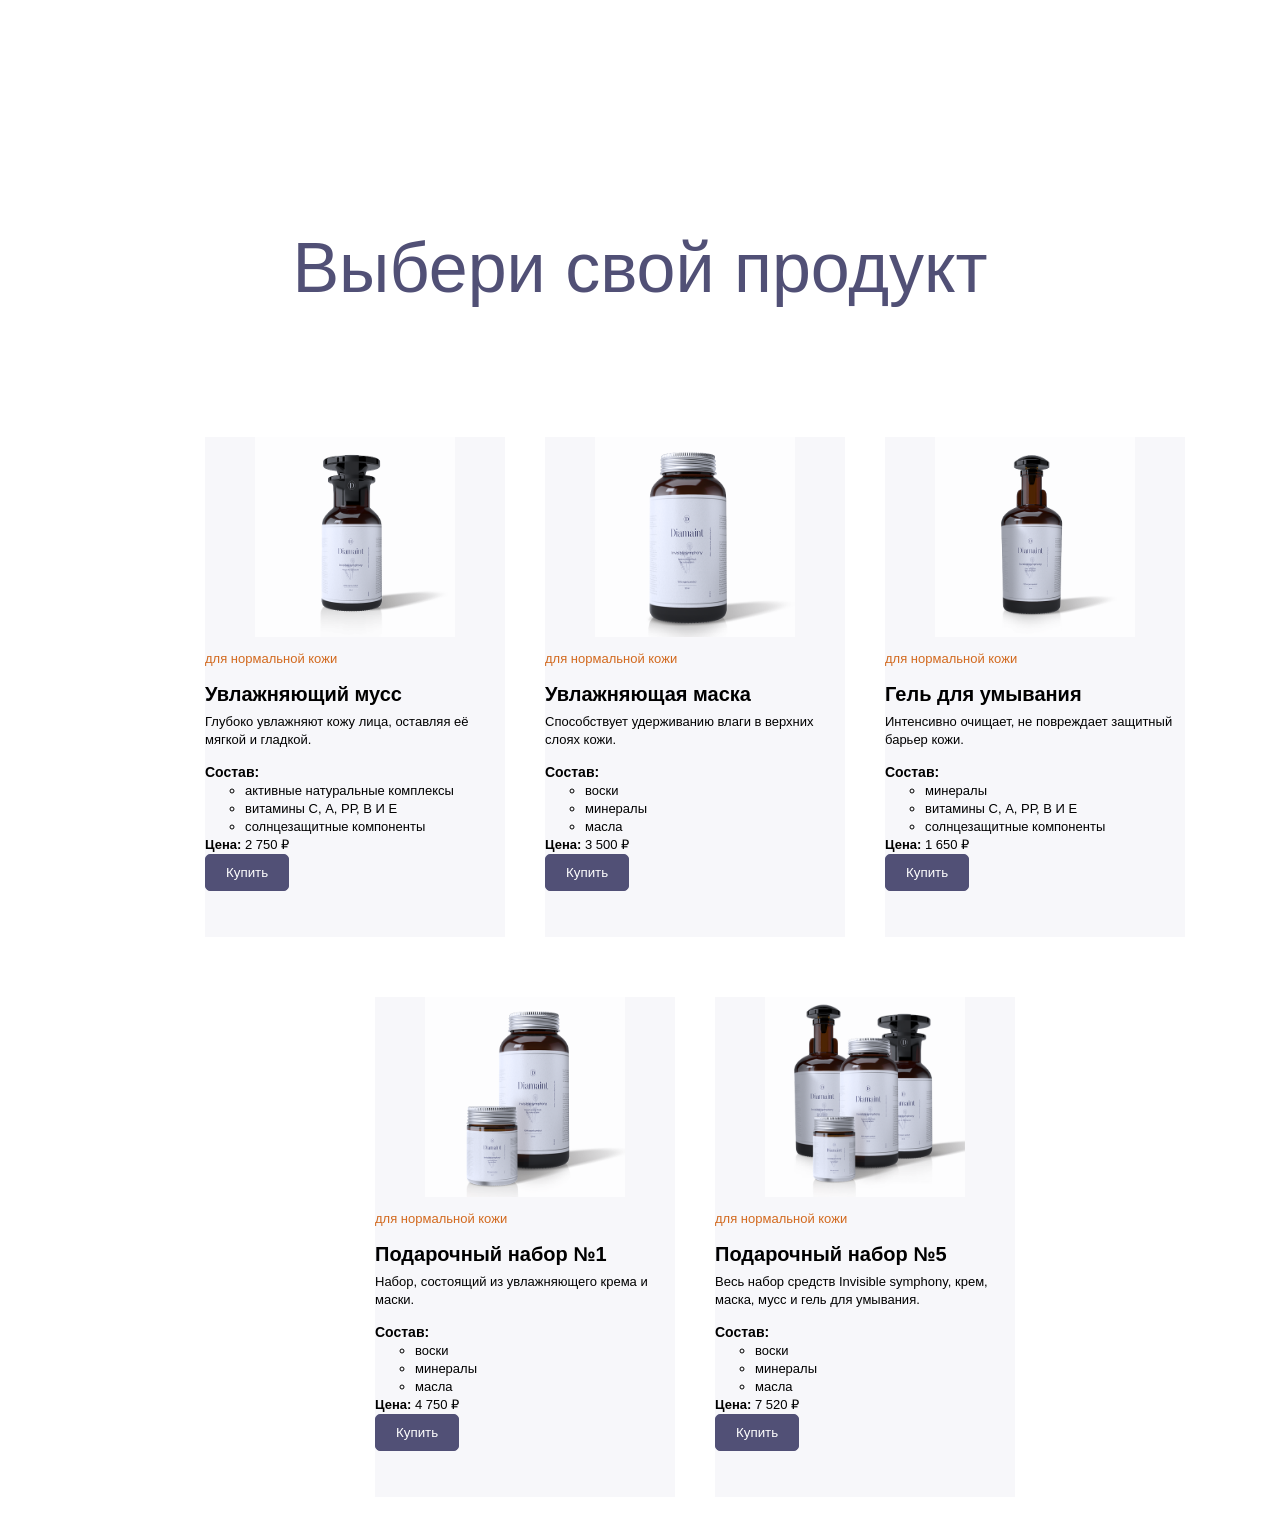
==== index.html @ 9a320cb1 "homework-5" ====
<!DOCTYPE html>
<html lang="en">

<head>
  <meta charset="UTF-8">
  <meta name="viewport" content="width=device-width, initial-scale=1.0">
  <title>Document</title>
  <link rel="stylesheet" href="style.css">
      <link rel="stylesheet" href="title.css">
    <link rel="stylesheet" href="catalog.css">
    <link rel="stylesheet" href="conteiner.css">
    <link rel="stylesheet" href="compound.css">
    <link rel="stylesheet" href="card.css">
    <link rel="stylesheet" href="product.css">
    <link rel="stylesheet" href="button.css">
</head>

<body>
  <main class="catalog">
    <div class="conteiner catalog_conteiner">
      <h1 class="title catalog_title">Выбери свой продукт</h1>
      <ul class="products clear_list">

         <li class="product_item card">

         <img src="img/photo1.png" alt="Увлажняющий мусс" width="200" height="200" class ="card_image">

      <p class="card_tag">для нормальной кожи</p>

      <h2 class="card_name">Увлажняющий мусс</h2>
      <div class="card_text">
        <p>Глубоко увлажняют кожу лица, оставляя её мягкой и гладкой.</p>
      </div>

      <div class="card_compound compound">

        <span class="compound_name">Состав: </span>

        <ul class="compound_list">
          <li>активные натуральные комплексы</li>
          <li>витамины С, А, РР, В И Е</li>
          <li>солнцезащитные компоненты</li>
        </ul>

      </div>

      <div class="card_price">
      <b>Цена:
      </b>
      <span>2 750 ₽
      </span>
      </div>
      
      <button class="button">Купить</button>
    </li>

    <li class="product_item card">
      <img src="img/photo2.png" alt="Увлажняющая маска" width="200" height="200" class ="card_image">

      <p class="card_tag">для нормальной кожи</p>

      <h2 class="card_name">Увлажняющая маска</h2>
      <div class="card_text">
        <p>Способствует удерживанию влаги в верхних слоях кожи.</p>
      </div>
      <div class="card_compound">

        <span class="compound_name">Состав: </span>

        <ul class="compound_list">
          <li>воски </li>
          <li>минералы </li>
          <li>масла </li>
        </ul>
      </div>

     <div class="card_price">
      <b> Цена:
      </b>
      <span> 3 500 ₽
      </span>
      </div>

      <button class="button">Купить</button>
    </li>

    <li class="product_item card">
      <img src="img/photo3.png" alt="Гель для умывания" width="200" height="200" class ="card_image">

      <p class="card_tag">для нормальной кожи</p>

      <h2 class="card_name">Гель для умывания</h2>
      <div class="card_text">
        <p>Интенсивно очищает, не повреждает защитный барьер кожи.</p>
      </div>

      <span class="compound_name">Состав: </span>

      <div class="card_compound">

      <ul class="compound_list">
        <li>минералы</li>
        <li>витамины С, А, РР, В И Е</li>
        <li>солнцезащитные компоненты</li>
      </ul>

      </div>

      <div class="card_price">
      <b> Цена:
      </b>
      <span> 1 650 ₽
      </span>
      </div>

      <button class="button">Купить</button>
    </li>

     <li class="product_item card">
      <img src="img/photo4.png" alt="Подарочный набор №1" width="200" height="200" class ="card_image">

      <p class="card_tag">для нормальной кожи</p>

      <h2 class="card_name">Подарочный набор №1</h2>
      <div class="card_text">
        <p>Набор, состоящий из увлажняющего крема и маски.</p>
      </div>
      <span class="compound_name">Состав: </span>

      <div class="card_compound">

      <ul class="compound_list">
        <li>воски</li>
        <li>минералы</li>
        <li>масла</li>
      </ul>
      </div>

      <div class="card_price">
      <b> Цена:
      </b>
      <span> 4 750 ₽
      </span>
      </div>
      <button class="button">Купить</button>
    </li>

     <li class="product_item card">
      <img src="img/photo5.png" alt="Подарочный набор №5" width="200" height="200" class ="card_image">

      <p class="card_tag">для нормальной кожи</p>

      <h2 class="card_name">Подарочный набор №5</h2>
      <div class="card_text">
        <p>Весь набор средств Invisible symphony, крем, маска, мусс и гель для умывания.</p>
      </div>

      <span class="compound_name">Состав: </span>

      <div class="card_compound">
        <ul class="compound_list">
          <li>воски</li>
          <li>минералы</li>
          <li>масла</li>
        </ul>
      </div>

      <div class="card_price">
      <b> Цена:
      </b>
      <span> 7 520 ₽
      </span>
      </div>
      <button class="button">Купить</button>
    </li>
  </ul>
  </div>
</main>
</body>

</html>
---- style.css ----
body {
    font-family: Montserrat, sans-serif;
    font-size: 13px;
    line-height: 18px;
    

}
---- title.css ----
.title {
    font-size: 70px;
    font-weight: 400;
    line-height: 78px;
    margin: 0;
    text-align: center;
    color: #515076;
}
---- catalog.css ----
.catalog_conteiner {
    background-image: url(../product-card/img/bg.png);
    background-repeat: no-repeat;
    background-position: 0 0;
    padding-top: 1px;
 }
 
 .catalog_title {
     margin-bottom: 110px;
     margin-top: 220px;
 }
---- conteiner.css ----
.conteiner {
     max-width: 1100px;
     margin: auto;
 }
---- compound.css ----
.compound_name {
  font-weight: 700;
  font-size: 14px;
  line-height: 17px;
  color: #000000;
}
---- card.css ----
.card {
    background-color: #F7F7FA;
    padding: 0px;
}

.card_image {
    display: block;
    margin: auto;
}

.card_text {
    display: block;
    margin-top: 5px;
    margin-bottom: 15px;
}

.card_text p:first-child {
    margin-top: 0;
}

.card_tag  {
    color:chocolate;
}

.card_name {
    font-size: 20px;
    margin: 0;
    line-height: 27px;
}
---- product.css ----
.products {
    display: flex;
    flex-wrap: wrap;
    gap: 20px;
    width: 1110px;
    justify-content: center;
}


.product_item{
    list-style: none;
    background-color: #F7F7FA;
    width: 300px;
    height: 500px;
    margin-left: 20px;
    margin-top: 20px;
    margin-bottom: 20px;
}
---- button.css ----
.button {
    background-color: #515076;
    color: white;
    border: 1px solid #515076;
    padding: 10px 20px;
    border-radius: 5px;
}
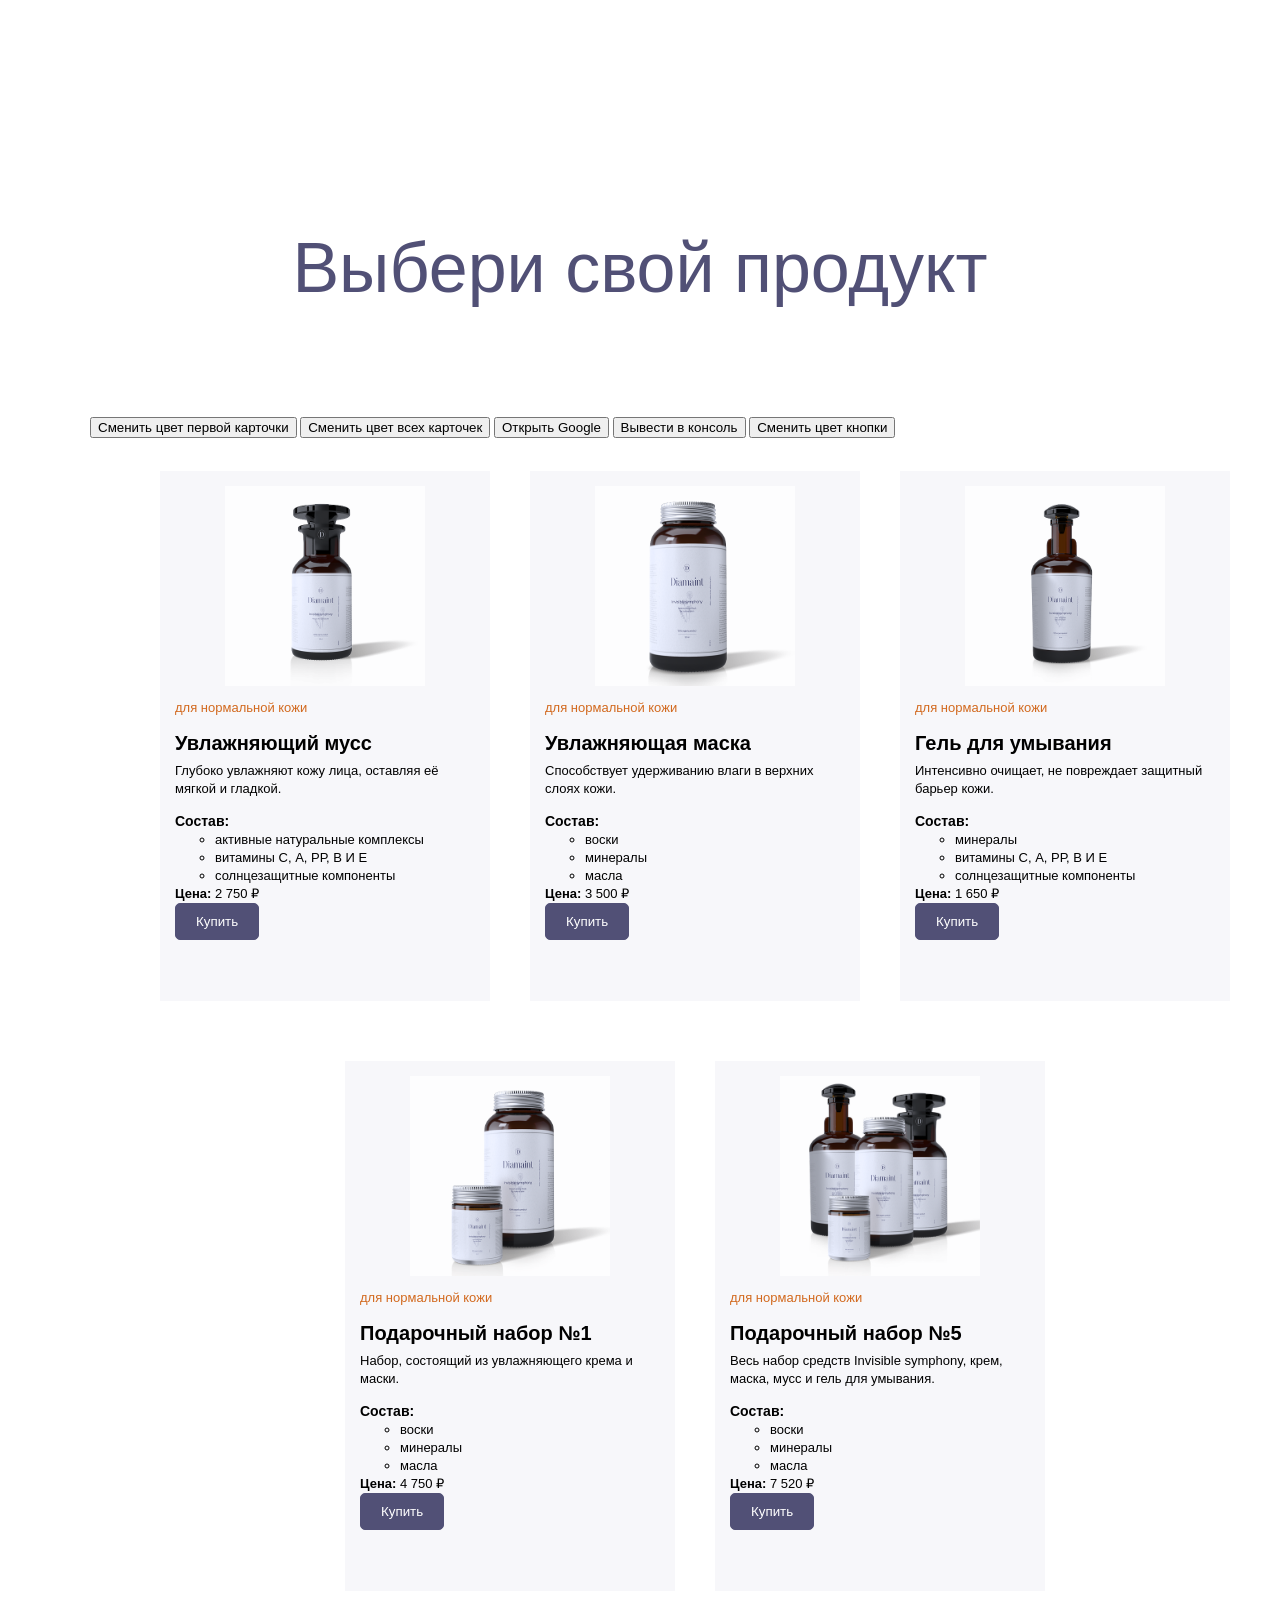
==== commit 80649051: "homework-6" ====
--- a/index.html
+++ b/index.html
@@ -16,40 +16,46 @@
 </head>
 
 <body>
+
   <main class="catalog">
     <div class="conteiner catalog_conteiner">
       <h1 class="title catalog_title">Выбери свой продукт</h1>
+        <button id="color-changer-first-button">Сменить цвет первой карточки</button>
+        <button id="color-changer-all-button">Сменить цвет всех карточек</button>
+        <button id="open-google">Открыть Google</button>
+        <button id="outputConsoleLog">Вывести в консоль</button>
+        <button id="changeColorButton">Сменить цвет кнопки</button>
       <ul class="products clear_list">
 
-         <li class="product_item card">
+        <li class="product_item card">
 
-         <img src="img/photo1.png" alt="Увлажняющий мусс" width="200" height="200" class ="card_image">
+        <img src="img/photo1.png" alt="Увлажняющий мусс" width="200" height="200" class ="card_image">
 
-      <p class="card_tag">для нормальной кожи</p>
+          <p class="card_tag">для нормальной кожи</p>
 
-      <h2 class="card_name">Увлажняющий мусс</h2>
-      <div class="card_text">
-        <p>Глубоко увлажняют кожу лица, оставляя её мягкой и гладкой.</p>
-      </div>
+          <h2 class="card_name">Увлажняющий мусс</h2>
+          <div class="card_text">
+            <p>Глубоко увлажняют кожу лица, оставляя её мягкой и гладкой.</p>
+          </div>
 
-      <div class="card_compound compound">
+          <div class="card_compound compound">
 
-        <span class="compound_name">Состав: </span>
+            <span class="compound_name">Состав: </span>
 
-        <ul class="compound_list">
-          <li>активные натуральные комплексы</li>
-          <li>витамины С, А, РР, В И Е</li>
-          <li>солнцезащитные компоненты</li>
-        </ul>
+            <ul class="compound_list">
+              <li>активные натуральные комплексы</li>
+              <li>витамины С, А, РР, В И Е</li>
+              <li>солнцезащитные компоненты</li>
+            </ul>
 
-      </div>
+          </div>
 
-      <div class="card_price">
-      <b>Цена:
-      </b>
-      <span>2 750 ₽
-      </span>
-      </div>
+          <div class="card_price">
+            <b>Цена:
+            </b>
+            <span>2 750 ₽
+            </span>
+          </div>
       
       <button class="button">Купить</button>
     </li>
@@ -176,6 +182,7 @@
   </ul>
   </div>
 </main>
+<script src="main.js"></script>
 </body>
 
 </html>
--- a/card.css
+++ b/card.css
@@ -1,6 +1,7 @@
 .card {
     background-color: #F7F7FA;
-    padding: 0px;
+    padding-top: 15px;
+    padding: 15px;
 }
 
 .card_image {
@@ -12,6 +13,7 @@
     display: block;
     margin-top: 5px;
     margin-bottom: 15px;
+
 }
 
 .card_text p:first-child {
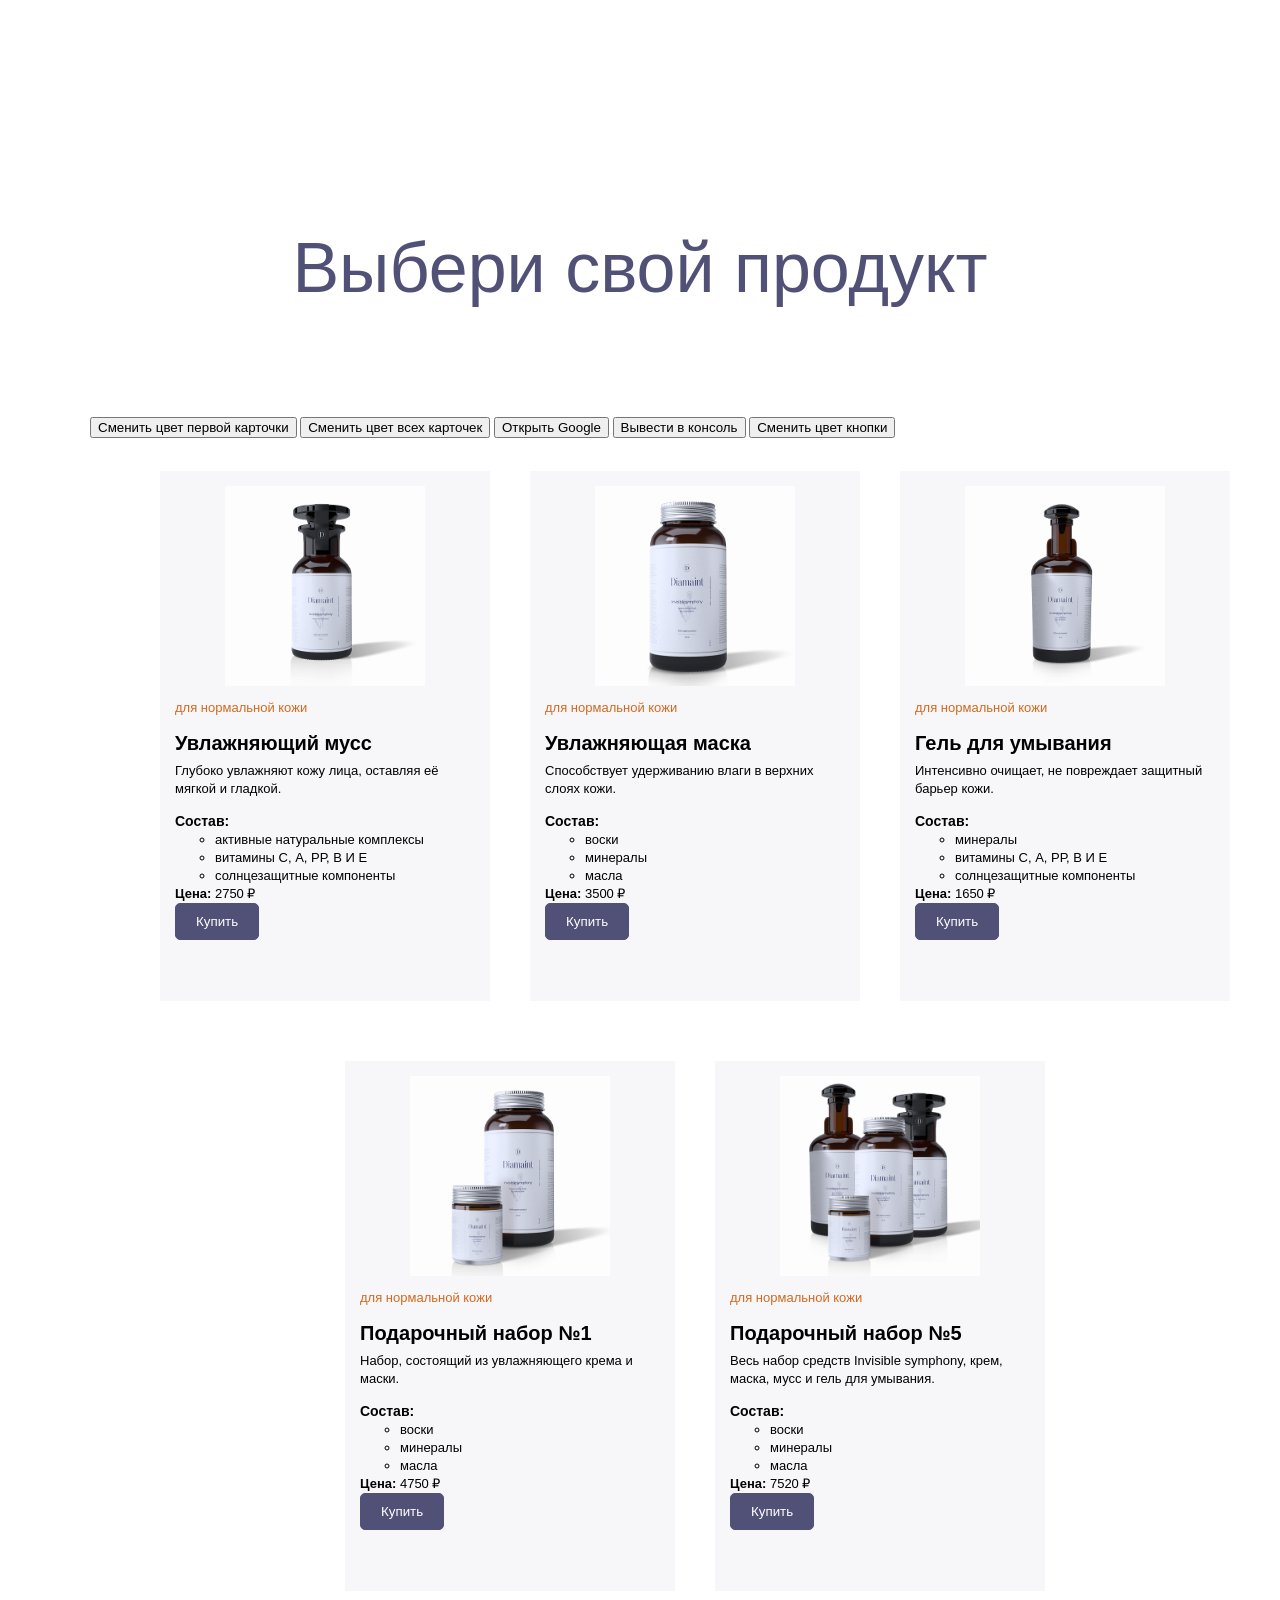
==== commit 37f5e18b: "homework-10" ====
--- a/index.html
+++ b/index.html
@@ -16,7 +16,6 @@
 </head>
 
 <body>
-
   <main class="catalog">
     <div class="conteiner catalog_conteiner">
       <h1 class="title catalog_title">Выбери свой продукт</h1>
@@ -183,6 +182,84 @@
   </div>
 </main>
 <script src="main.js"></script>
+<script src="homework7.js"></script>
+<script src="homework8.js"></script>
+<script type="module" src="homework9.js"></script>
+<script scr="comments.js"></script>
+<script type="module" src="homework10.js"></script>
+<script>
+const Comments = [
+    {
+        postId: 1,
+        id: 1,
+        name: "id labore ex et quam laborum",
+        email: "Eliseo@gardner.biz",
+        body: "laudantium enim quasi est quidem magnam voluptate ipsam eos\ntempora quo necessitatibus\ndolor quam autem quasi\nreiciendis et nam sapiente accusantium"
+    },
+    {
+        postId: 1,
+        id: 2,
+        name: "quo vero reiciendis velit similique earum",
+        email: "Jayne_Kuhic@sydney.com",
+        body: "est natus enim nihil est dolore omnis voluptatem numquam\net omnis occaecati quod ullam at\nvoluptatem error expedita pariatur\nnihil sint nostrum voluptatem reiciendis et"
+    },
+    {
+        postId: 1,
+        id: 3,
+        name: "odio adipisci rerum aut animi",
+        email: "Nikita@garfield.biz",
+        body: "quia molestiae reprehenderit quasi aspernatur\naut expedita occaecati aliquam eveniet laudantium\nomnis quibusdam delectus saepe quia accusamus maiores nam est\ncum et ducimus et vero voluptates excepturi deleniti ratione"
+    },
+    {
+        postId: 1,
+        id: 4,
+        name: "alias odio sit",
+        email: "Lew@alysha.tv",
+        body: "non et atque\noccaecati deserunt quas accusantium unde odit nobis qui voluptatem\nquia voluptas consequuntur itaque dolor\net qui rerum deleniti ut occaecati"
+    },
+    {
+        postId: 1,
+        id: 5,
+        name: "vero eaque aliquid doloribus et culpa",
+        email: "Hayden@althea.biz",
+        body: "harum non quasi et ratione\ntempore iure ex voluptates in ratione\nharum architecto fugit inventore cupiditate\nvoluptates magni quo et"
+    },
+    {
+        postId: 2,
+        id: 6,
+        name: "et fugit eligendi deleniti quidem qui sint nihil autem",
+        email: "Presley.Mueller@myrl.com",
+        body: "doloribus at sed quis culpa deserunt consectetur qui praesentium\naccusamus fugiat dicta\nvoluptatem rerum ut voluptate autem\nvoluptatem repellendus aspernatur dolorem in"
+    },
+    {
+        postId: 2,
+        id: 7,
+        name: "repellat consequatur praesentium vel minus molestias voluptatum",
+        email: "Dallas@ole.me",
+        body: "maiores sed dolores similique labore et inventore et\nquasi temporibus esse sunt id et\neos voluptatem aliquam\naliquid ratione corporis molestiae mollitia quia et magnam dolor"
+    },
+    {
+        postId: 2,
+        id: 8,
+        name: "et omnis dolorem",
+        email: "Mallory_Kunze@marie.org",
+        body: "ut voluptatem corrupti velit\nad voluptatem maiores\net nisi velit vero accusamus maiores\nvoluptates quia aliquid ullam eaque"
+    },
+    {
+        postId: 2,
+        id: 9,
+        name: "provident id voluptas",
+        email: "Meghan_Littel@rene.us",
+        body: "sapiente assumenda molestiae atque\nadipisci laborum distinctio aperiam et ab ut omnis\net occaecati aspernatur odit sit rem expedita\nquas enim ipsam minus"
+    },
+    {
+        postId: 2,
+        id: 10,
+        name: "eaque et deleniti atque tenetur ut quo ut",
+        email: "Carmen_Keeling@caroline.name",
+        body: "voluptate iusto quis nobis reprehenderit ipsum amet nulla\nquia quas dolores velit et non\naut quia necessitatibus\nnostrum quaerat nulla et accusamus nisi facilis"
+    }]
+</script>
 </body>
 
 </html>
--- a/catalog.css
+++ b/catalog.css
@@ -1,5 +1,4 @@
  .catalog_conteiner {
-    background-image: url(../product-card/img/bg.png);
     background-repeat: no-repeat;
     background-position: 0 0;
     padding-top: 1px;
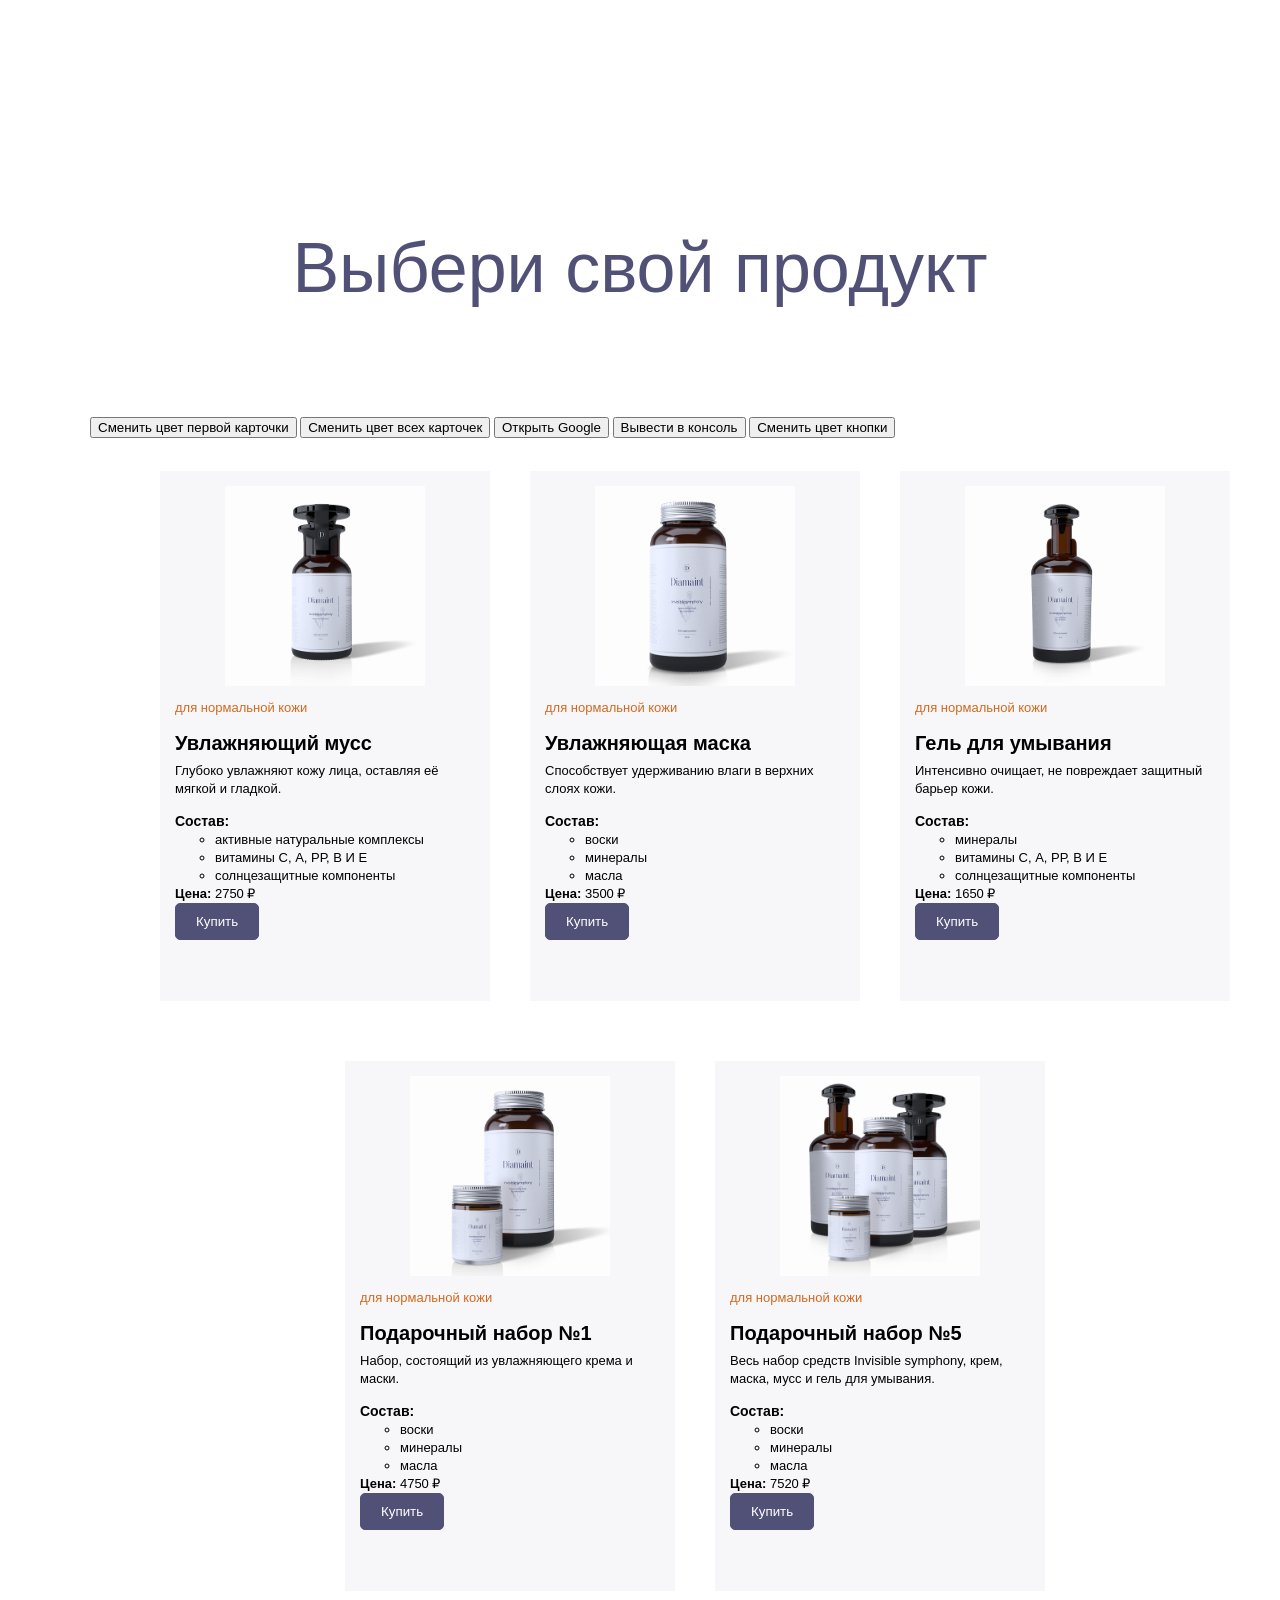
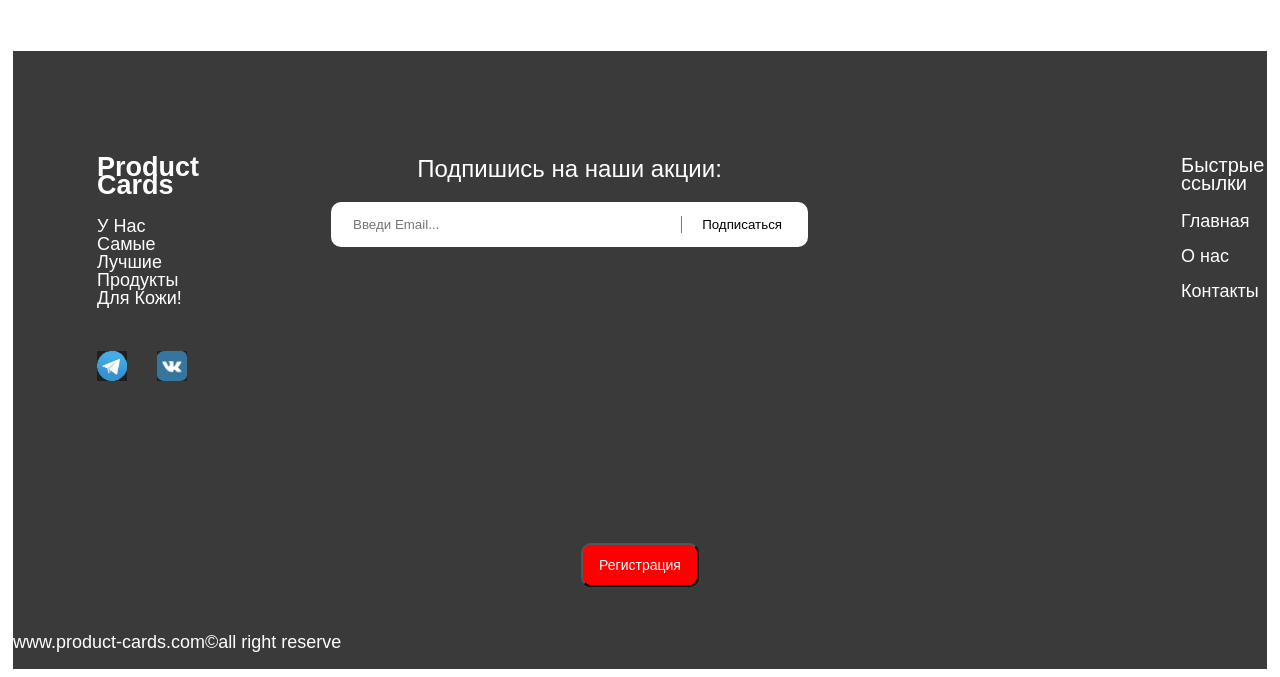
==== commit 143a36e3: "homework11" ====
--- a/index.html
+++ b/index.html
@@ -181,12 +181,164 @@
   </ul>
   </div>
 </main>
+   <footer class="footer__container">
+            <div class="footer__columns">
+                <div class="footer__column-first">
+                    <div class="footer__product-introduction">
+                        <h2>Product Cards</h2>
+                        <p>У Нас Самые Лучшие Продукты Для Кожи!</p>
+                        </div>
+                    <div class="product__icon">
+                        <img src="/img/telegramIcon1.png" alt="Telegram" />
+                        <img src="/img/vkontakteIcon1.png" alt="VK" />
+                        </div>
+                        </div>
+                <div class="footer__column-second">
+                    <p class="footer__text">Подпишись на наши акции:</p>
+                    <form class="footer__form" id="footer__submit-form">
+                        <input
+                            type="email"
+                            name="email"
+                            class="footer__input"
+                            placeholder="Введи Email..."
+                            required
+                        />
+                        <button type="submit" class="footer__submit">
+                            Подписаться
+                        </button>
+                    </form>
+                </div>
+                <div class="footer__column-third">
+                    <p class="footer__link-help">Быстрые ссылки</p>
+                    <nav>
+                        <ul class="footer__menu">
+                            <li><a href="#">Главная</a></li>
+                            <li><a href="#">О нас</a></li>
+                            <li><a href="#">Контакты</a></li>
+                            </ul>
+                    </nav>
+                        </div>
+                        </div>
+            <div class="footer__column-last">
+                <button
+                    type="button"
+                    class="footer__registration"
+                    onclick="
+                        document
+                            .querySelector('.overlay')
+                            .classList.add('active')
+                    "
+                >
+                    Регистрация
+                </button>
+                <div class="overlay">
+                    <div class="modal">
+                        <form
+                            class="registration__form"
+                            id="registration__submit-form"
+                        >
+                            <label>
+                                <input
+                                    type="text"
+                                    name="name"
+                                    class="registration__name"
+                                    pattern="^[a-zA-Zа-яА-ЯЁё]+$"
+                                    placeholder="пример: Егор"
+                                    data-error-message="Разрешены символы латиницы,
+                                кириллицы."
+                                    aria-describedby="name-error"
+                                    required
+                        />
+                            </label>
+                            <label>
+                                <input
+                                    type="text"
+                                    name="surname"
+                                    class="registration__surname"
+                                    pattern="^[a-zA-Zа-яА-ЯЁё]+$"
+                                    placeholder="пример: Коротаев"
+                                    data-error-message="Разрешены символы латиницы,
+                                кириллицы."
+                                    aria-describedby="surname-error"
+                                    required
+                                />
+                            </label>
+                            <label class="footer__label-dateOfBirth">
+                                Введите дату рождения
+                                <input
+                                    type="date"
+                                    id="dateOfBirth"
+                                    name="dateOfBirth"
+                                    class="registration__dateOfBirth"
+                                    min="1900-01-01"
+                                    max="2026-12-31"
+                                    required
+                                />
+                            </label>
+                            <label>
+                                <input
+                                    type="text"
+                                    name="login"
+                                    class="registration__login"
+                                    pattern="^[a-zA-Z0-9_\-]+$"
+                                placeholder="пример: Korotaev"
+                                    data-error-message="Разрешены символы латиницы,
+                                цифры,тире и нижнее подчеркивание"
+                                    minlength="1"
+                                    maxlength="10"
+                                    aria-describedby="login-error"
+                                    required
+                                />
+                            </label>
+                            <input
+                                type="password"
+                                name="password"
+                                class="registration__password"
+                                placeholder="Введите ваш пароль"
+                                pattern="^\S{8,20}$"
+                                data-error-message="Минимум 8 символов,пробелы запрещены!"
+                                required
+                            />
+                            <input
+                                type="password"
+                                name="passwordConfirm"
+                                class="registration__password-confirm"
+                                placeholder="Подтвердите ваш пароль"
+                                required
+                            />
+                            <button type="submit">Зарегистрироваться</button>
+                        </form>
+                        <button
+                            type="button"
+                            class="registration__button-close"
+                            onclick="
+                                document
+                                    .querySelector('.overlay')
+                                    .classList.remove('active')
+                            "
+                        >
+                            <span aria-hidden="true">&times;</span>
+                        </button>
+                    </div>
+                </div>       
+            </li>
+        </template>
+                </div>
+                <p>www.product-cards.com©all right reserve</p>
+            </div>
+        </footer>
+    </body>
+</html>
+</html>
+
+  </form>
 <script src="main.js"></script>
 <script src="homework7.js"></script>
 <script src="homework8.js"></script>
 <script type="module" src="homework9.js"></script>
-<script scr="comments.js"></script>
+<script src="comments.js"></script>
 <script type="module" src="homework10.js"></script>
+<script src="homework11.js"></script>
 <script>
 const Comments = [
     {
--- a/style.css
+++ b/style.css
@@ -7,5 +7,195 @@
 
 }
 
-
-
+.footer__container {
+    background-color: #3a3a3a;
+    color: #ffffff;
+    display: flex;
+    margin: 5px;
+    flex-direction: column;
+    font-size: 18px;
+    justify-content: center;
+    margin-top: 40px;
+}
+
+.footer__columns {
+    display: flex;
+    justify-content: space-around;
+    margin-top: 85px;
+}
+
+.footer__column-first {
+    width: 409px;
+    margin-left: 84px;
+    margin-right: 132px;
+}
+
+.footer__column-second {
+    width: 477px;
+}
+
+.footer__column-third {
+    display: flex;
+    flex-direction: column;
+    margin-left: 373px;
+    width: 178px;
+    height: 147px;
+    margin-right: 75px;
+}
+
+.footer__menu {
+    display: flex;
+    flex-direction: column;
+    list-style: none;
+    margin: 0;
+    padding: 0;
+    gap: 17px;
+}
+
+.footer__menu a {
+    color: white;
+    text-decoration: none;
+}
+
+.footer__column-last {
+    display: flex;
+    flex-direction: column;
+    margin-top: 162px;
+    gap: 33px;
+    align-items: center;
+    margin-bottom: 28px;
+}
+
+.footer__product-introduction {
+    gap: 16px;
+}
+
+.product__icon {
+    display: flex;
+    flex-direction: row;
+    margin-top: 44px;
+    gap: 30px;
+  width: 50px;
+  height: 30px;
+}
+
+.footer__text {
+    text-align: center;
+    font-size: 24px;
+}
+
+.footer__form {
+    display: flex;
+    box-sizing: border-box;
+    background-color: #fff;
+    align-items: center;
+    border-radius: 10px;
+    margin-top: 13px;
+    justify-content: space-between;
+    padding: 14px 20px;
+    width: 477px;
+}
+
+.footer__input {
+    border: none;
+    outline: none;
+    color: #000000bf;
+}
+
+.footer__submit {
+    border: none;
+    background: transparent;
+    border-left: 1px solid #777777;
+    padding-left: 20px;
+    white-space: nowrap;
+}
+
+.footer__link-help {
+    font-size: 20px;
+}
+
+.linkHelp-gap {
+    gap: 23px;
+}
+
+.footer__registration {
+    padding: 12px 16px;
+    border-radius: 10px;
+    background-color: red;
+    font-size: 14px;
+    color: white;
+}
+
+
+.modal {
+    position: relative;
+    background-color: orange;
+    padding: 20px;
+    border-radius: 10px;
+    border: 2px solid white;
+}
+
+.overlay {
+    display: none;
+    position: fixed;
+    top: 0;
+    left: 0;
+    width: 100%;
+    height: 100%;
+    align-items: center;
+    justify-content: center;
+    background-color: rgba(0, 0, 0, 0.5); /* Затемнение фона */
+}
+
+.overlay.active {
+    display: flex;
+}
+
+.footer__label-dateOfBirth {
+    background-color: #fff;
+    text-align: left;
+    padding: 7px 35px;
+    border-radius: 10px;
+    color: gray;
+    font-size: 13px;
+    border: 1px solid white;
+}
+
+.footer__dateOfBirth {
+    text-align: left;
+}
+
+.registration__form {
+    display: flex;
+    gap: 15px;
+    flex-direction: column;
+    align-items: center;
+    border-radius: 10px;
+    margin-top: 13px;
+    box-sizing: border-box;
+    padding: 14px 20px;
+}
+
+.registration__form input {
+    padding: 4px 20px;
+    border: solid white;
+    border-radius: 10px;
+    outline: none;
+    color: #000000bf;
+}
+
+.registration__form button {
+    margin-top: 18px;
+    padding: 8px 20px;
+    border: 1px solid gray;
+    border-radius: 10px;
+    outline: none;
+    color: #000000bf;
+}
+
+.registration__button-close {
+    position: absolute;
+    top: 10px;
+    right: 10px;
+}
+
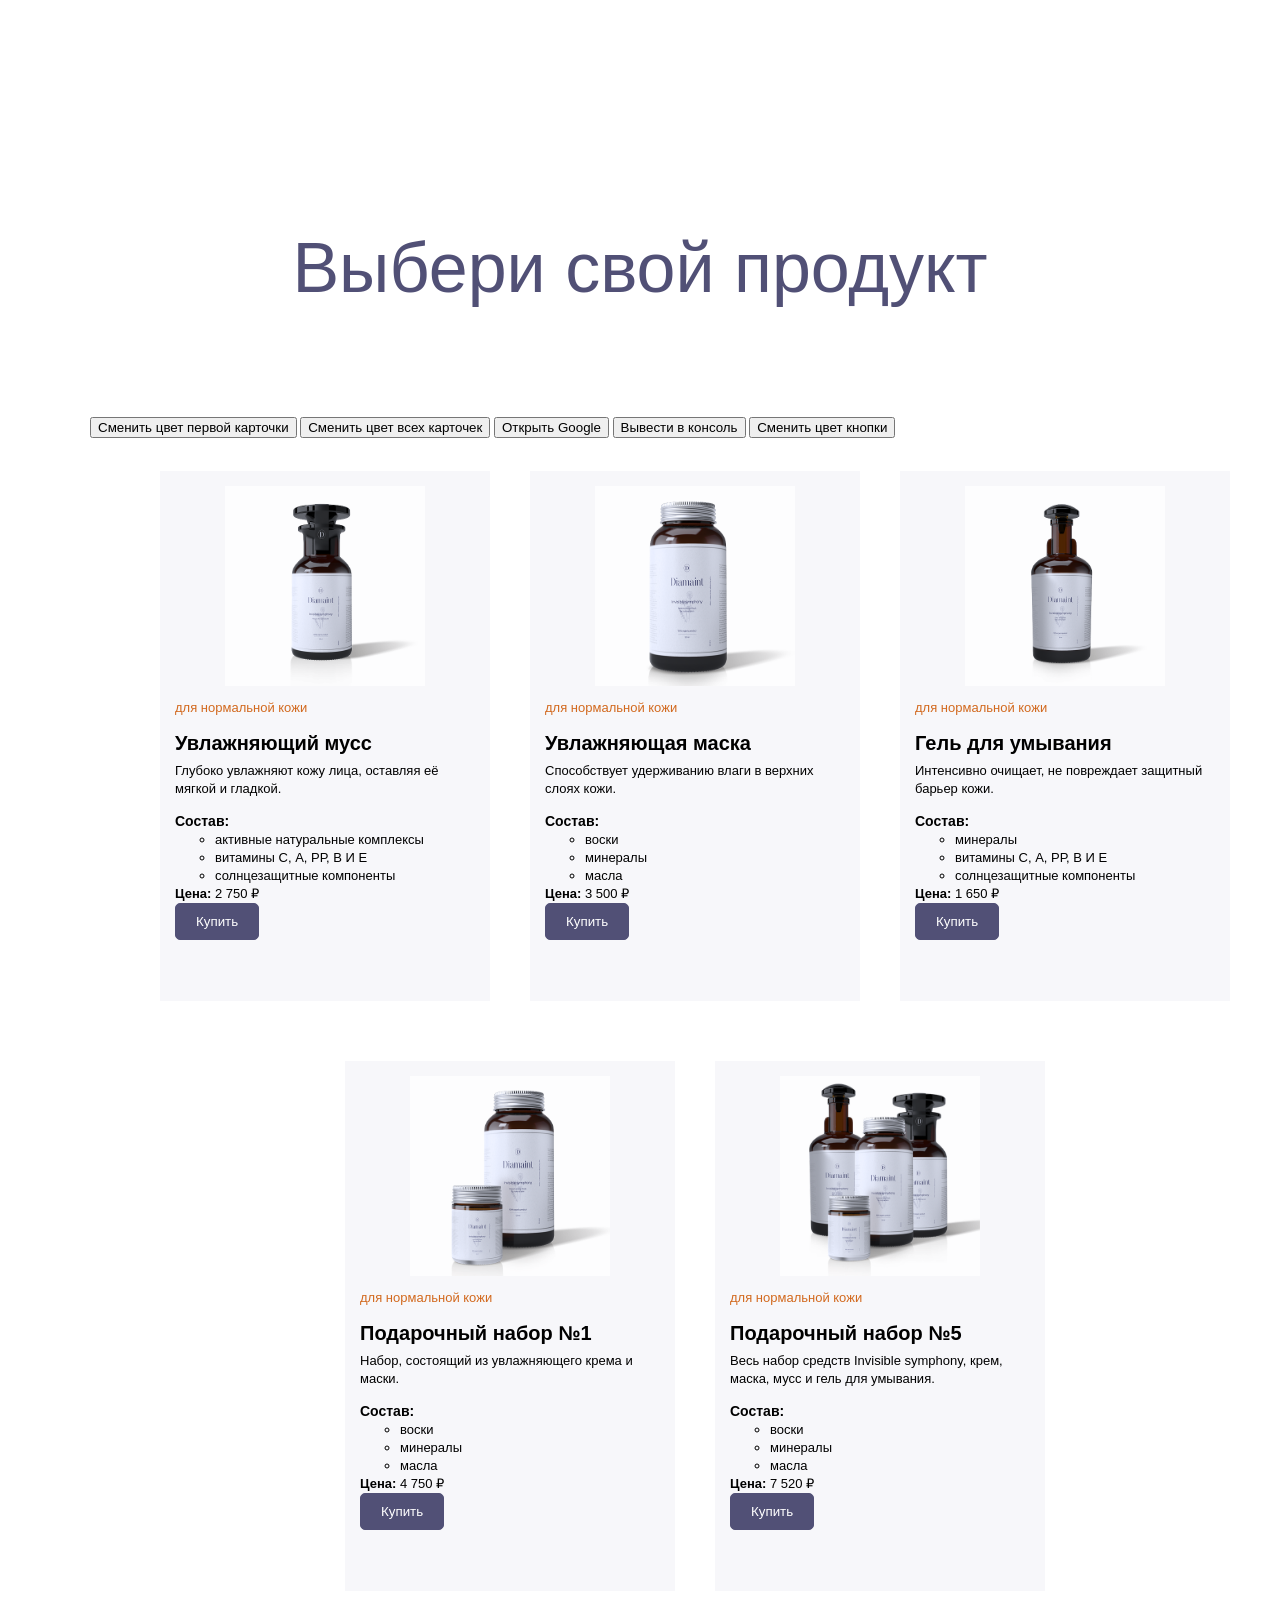
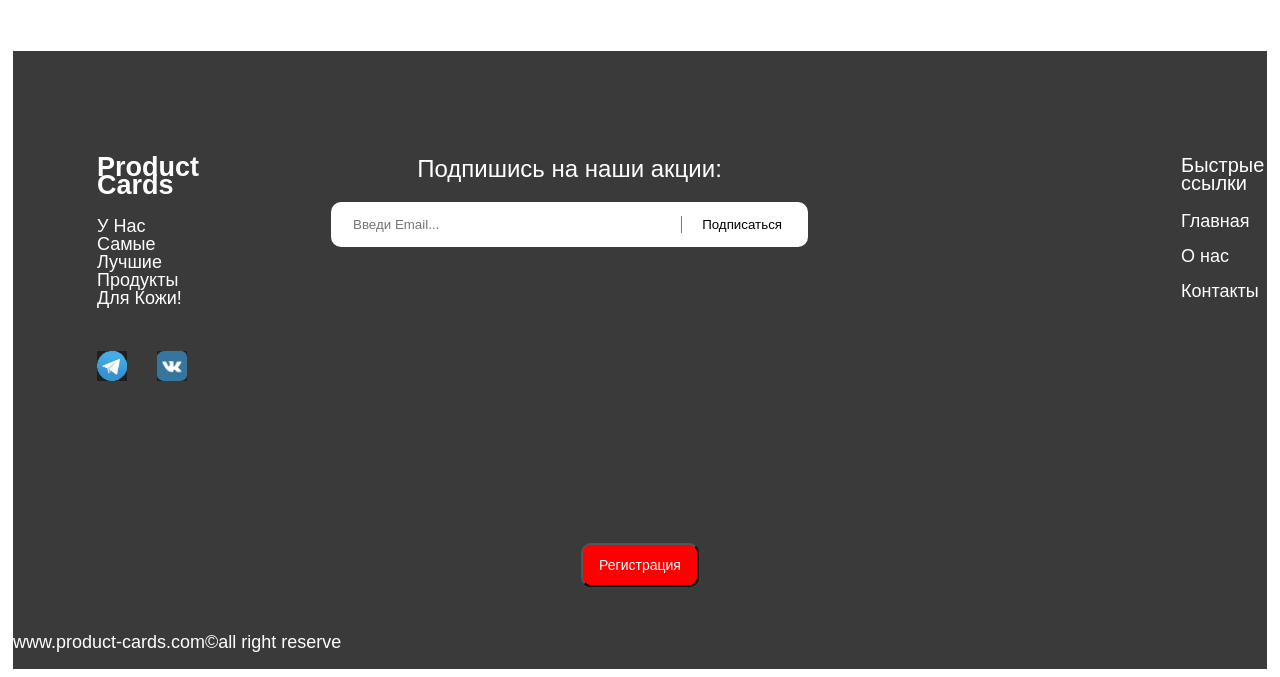
==== commit 21458d5b: "Homework-12" ====
--- a/index.html
+++ b/index.html
@@ -333,12 +333,6 @@
 
   </form>
 <script src="main.js"></script>
-<script src="homework7.js"></script>
-<script src="homework8.js"></script>
-<script type="module" src="homework9.js"></script>
-<script src="comments.js"></script>
-<script type="module" src="homework10.js"></script>
-<script src="homework11.js"></script>
 <script>
 const Comments = [
     {
